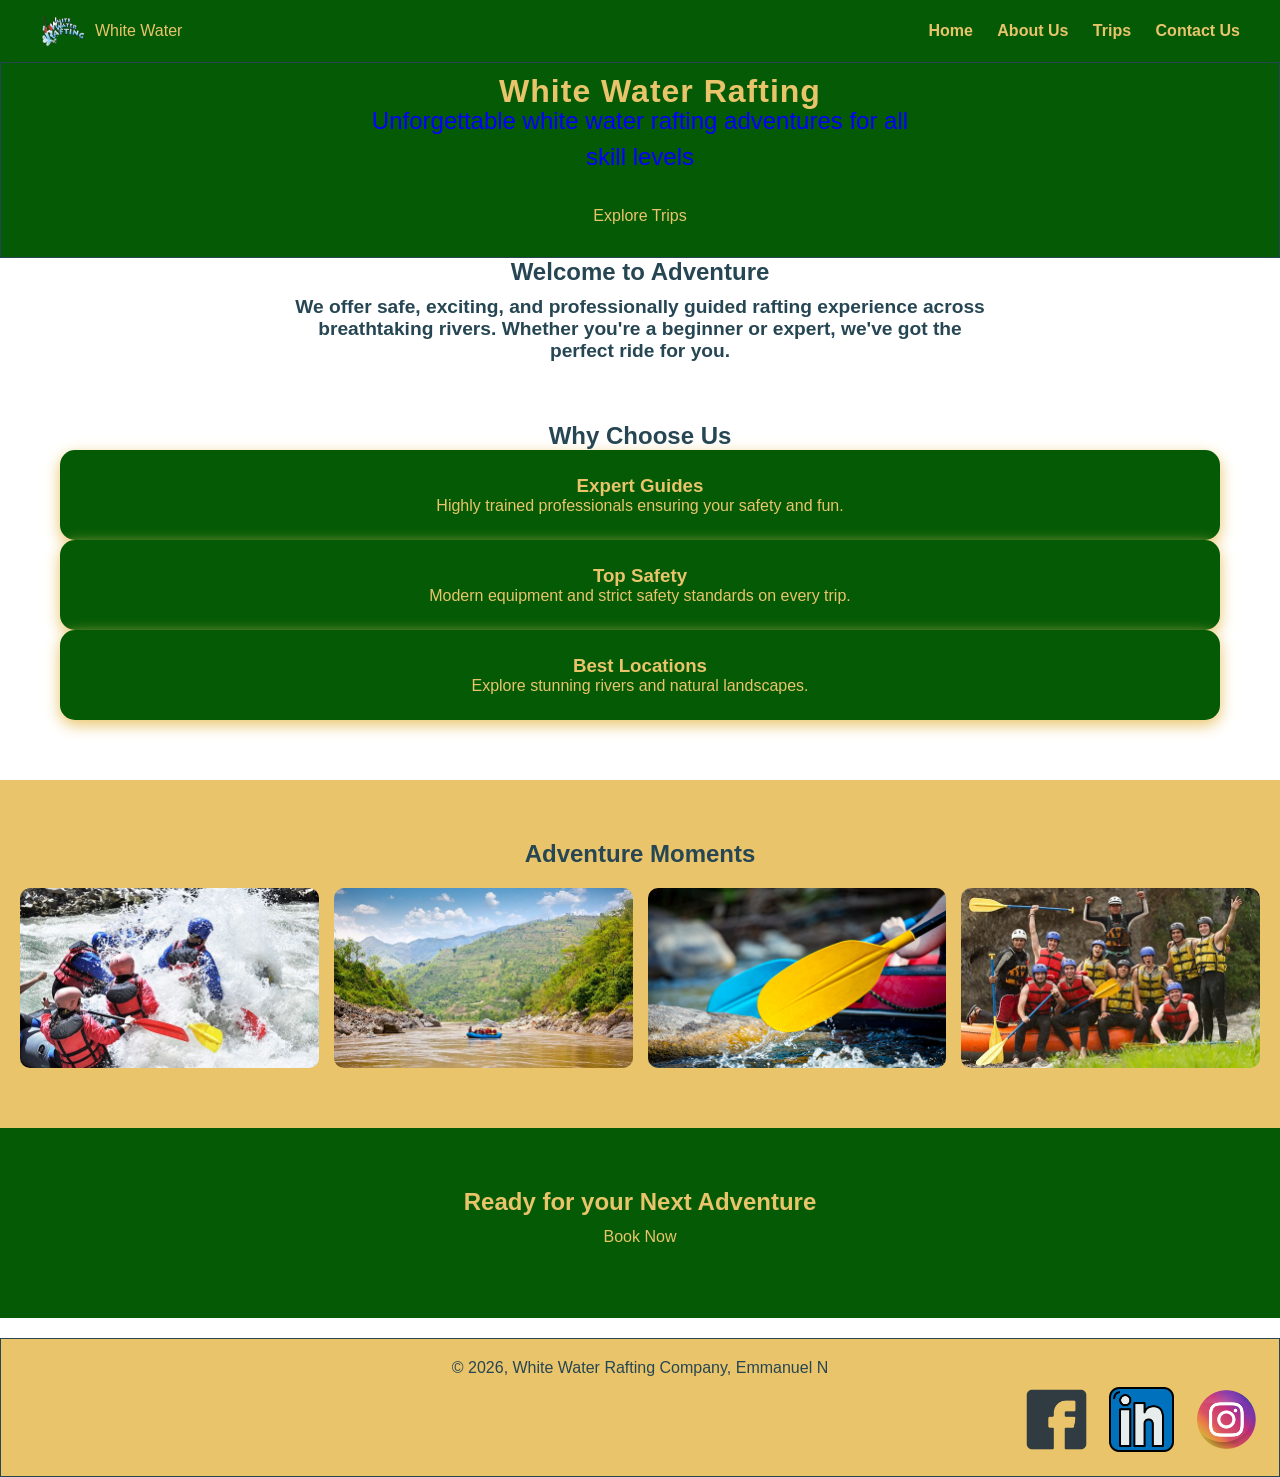
==== wwr/index.html @ b04185b6 "rafting website" ====
<!DOCTYPE html>
<html lang="en">

<head>
    <meta charset="UTF-8">
    <meta name="viewport" content="width=device-width, initial-scale=1.0">
    <title>White Water Rafting </title>
    <meta name="description"
      content="Experience thrilling white water rafting adventures with expert guides and safe equipment.">
    <meta name="author" content="Emmanuel Nwaokonko">
    <link rel="stylesheet" href="styles/rafting.css">
</head>

<body class="home">
    <header class="header">
        <div class="logo">
            <img src="images/rafting.png" alt="Rafting Logo">
            <span>White Water</span>
        </div>
        
        <nav class="nav">
            <a href="index.html">Home</a>
            <a href="about.html">About Us</a>
            <a href="trips.html">Trips</a>
            <a href="contact.html">Contact Us</a>
        </nav>
    </header>

    <main>
        <section class="hero">
            <div class="hero-content">
                <h1>White Water Rafting</h1>
                <p>Unforgettable white water rafting adventures for all skill levels</p>

                <a href="trips.html" class="btn">Explore Trips</a>
            </div>
        </section>

        <section class="intro">
            <h2>Welcome to Adventure</h2>
            <p>
                We offer safe, exciting, and professionally guided rafting experience across breathtaking rivers.
                Whether you're a beginner or expert, we've got the perfect ride for you.</p>
        </section>

        <section class="features">
            <h2>Why Choose Us</h2>

            <div class="feature-grid">

                <div class="card">
                    <h3>Expert Guides</h3>
                    <p>Highly trained professionals ensuring your safety and fun.</p>
                </div>

                <div class="card">
                    <h3>Top Safety</h3>
                    <p>Modern equipment and strict safety standards on every trip.</p>
                </div>

                <div class="card">
                    <h3>Best Locations</h3>
                    <p>Explore stunning rivers and natural landscapes.</p>
                </div>
                
            </div>
        </section>

        <section class="gallery">
            <h2>Adventure Moments</h2>

            <div class="gallery-grid">
                <img src="images/rafting1.jpg" alt="">
                <img src="images/rafting2.jpg" alt="">
                <img src="images/rafting3.jpg" alt="">
                <img src="images/rafting4.jpg" alt="">
            </div>
        </section>

        <section class="cta">
            <h2>Ready for your Next Adventure</h2>
            <a href="contact.html" class="btn">Book Now</a>
        </section>
    </main>
    <footer>
        <p>&copy; 2026, White Water Rafting Company, Emmanuel N</p>
        <nav class="socialmedia">
            <a href="https://facebook.com"><img src="images/facebook.png" alt="Facebook Icon"></a><a
              href="http://linkedin.com">
                <img src="images/linkein.png" alt="Linkedin Icon"></a><a
              href="http://instagram.com">
                <img src="images/instagram.png" alt="Instagram Icon"></a>

        </nav>
    </footer>
</body>

</html>
---- wwr/styles/rafting.css ----
:root {
    --primary-color: #055a05;
    --accent1-color: #264653;
    --accent2-color: #e9c46a;
    --heading-font: "Times New Roman", "Georgia", serif;
    --body-font: Arial, Helvetica, sans-serif;
}

* {
    margin: 0;
    padding: 0;
    box-sizing: border-box;
}

body {
    font-family: var(--body-font);
    color: var(--accent1-color);
}

.header-grid {
    display: grid;
    grid-template-columns: 150px 1fr;
    align-items: center;
    background-color: var(--primary-color);
    padding: 20px;
    color: #fff;
}

.header-grid img {
    width: 65px;
}

.header-grid nav {
    display: flex;
    justify-content: center;
    gap: 10px
}

.header-grid nav a {
    text-decoration: none;
    padding: 10px 20px;
    border: 1px solid #264653;
    background-color: transparent;
    color: var(--accent2-color);
    font-family: var(--heading-font);
}

.hero {
    position: relative;
    text-align: center;
    border: 1px solid #264653;
    color: #e9c46a;
    display: flex;
    justify-content: center;

}

.hero img {
    width: 100%;
    height: auto;
    display: block;
}

.hero h1 {
    text-align: center;
    margin-bottom: 20px;
    position: absolute;
    top: 10px;
    width: 100%;
}

.hero article {
    align-items: center;
    justify-content: space-between;
    border: 1px solid #055a05;
    padding: 15px;
    background-color: #264653;
    position: absolute;
    bottom: 60px;
    left: 10px;
    width: 98.5%;
    color: var(--accent2-color);
}

.hero article img {
    width: 80px;
    float: right;
    margin-left: 10px;
}

.history {
    border: 1px solid #264653;
    padding: 20px;
    margin-top: 20px;
    display: grid;
    grid-template-columns: 2fr 1fr 2fr;
    gap: 20px;
    text-align: center;
}

.history h2 {
    grid-column: 1 / -1;
    text-align: center;
    margin-bottom: 10px;
    display: inline-block;
    background-color: #264653;
    color: #fff;
    padding: 10px;
    border: 1px solid #264653;
}

.history-img {
    width: 100%;
}

.adventures {
    border: 1px solid #264653;
    padding: 20px;
    margin-top: 20px;
    text-align: center;

    display: grid;
    grid-template-columns: repeat(5, 1fr);
    gap: 20px;
}

.adventures h2 {
    margin-bottom: 20px;
    text-align: center;
    grid-column: 1 / -1;
    border: 1px solid #264653;
    background-color: #264653;
    color: #fff;
    padding: 10px;
}

.adventures img {
    width: 100%;
    height: 80px;
}

figcaption {
    font-size: 0.8rem;
    margin-top: 5px;
}

footer {
    margin-top: 20px;
    padding: 20px;
    text-align: center;
    border: 1px solid #264653;
    background: #e9c46a;
    color: #264653;
}

.socialmedia {
    margin-top: 10px;
    display: flex;
    justify-content: flex-end;
    gap: 20px;
}

.socialmedia img {
    width: 65px;
    height: 65px;
}

.contact-info {
    text-align: center;
    padding: 20px;
}

.contact-info h1 {
    font-size: 28px;
    margin-bottom: 10px;
}

.contact-grid {
    display: grid;
    grid-template-columns: 1fr 1fr;
    gap: 20px;
    padding: 20px;
    border: 1px solid #264653;
}

.map iframe {
    width: 100%;
    height: 500px;
    border: 0;
}

.contact-form {
    display: flex;
    flex-direction: column;
    gap: 10px;
}

.form-row {
    display: grid;
    grid-template-columns: 150px 1fr;
    align-items: start;
    margin-bottom: 15px;
}

.form-row label {
    font-weight: bold;
}

.contact-form input,
.contact-form textarea {
    padding: 8px;
    border: 1px solid #264653;
    width: 100%;
}

.contact-form textarea {
    height: 100px;
}

.radio-group {
    display: flex;
    gap: 8px;
    flex-direction: column;
}

.radio-group label {
    display: flex;
    flex-direction: column;
    gap: 8px;
    align-items: center;
}

.contact-form button {
    padding: 10px;
    border: 1px solid #264653;
    background-color: #e9c46a;
    cursor: pointer;
    margin-top: 10px;
    margin-left: 150px;
}

.checkbox-row {
    margin-left: 50px;
}

.checkbox-row label {
    display: flex;
    align-items: center;
    gap: 8px;
}

.employees {
    margin-top: 20px;
    padding: 20px;
    border: 1px solid #264653;
    text-align: center;

    display: grid;
    grid-template-columns: repeat(3, 1fr);
    gap: 20px;
}

.employees h2 {
    margin-bottom: 20px;

    grid-column: 1 / -1;
    text-align: center;
}

.employees img {
    width: 100px;
    height: 100px;
}

.employees figcaption {
    margin-top: 5px;
    text-align: center;
}

.visually-hidden {
    position: absolute;
    left: -9999px;
}
.header {
    display: flex;
    justify-content: space-between;
    align-items: center;
    padding: 15px 40px;
    background-color: var(--primary-color);
    position: sticky;
    top: 0;
    box-shadow: 0 2px 10px;
    color: #e9c46a;
}

.logo {
    display: flex;
    align-items: center;
    gap: 10px;
}

.logo img{
    width: 45px;
}

.nav a {
    margin-left: 20px;
    text-decoration: none;
    color: var(--accent2-color);
    font-weight: bold;
}

.nav a:hover {
    color: var(--accent1-color);
}

.hero p {
    margin-top: 20px;
}

.btn {
    background: #055a05;
    color: #e9c46a;
    padding: 12px 25px;
    text-decoration: none;
    border-radius: 30px;
    display: inline-block;
    transition: 0.3s;
}

.btn:hover {
    background: #055a05;
}

.intro {
    max-width: 60px 20px;
    text-align: center;
    background: none;
}
.intro p {
    max-width: 700px;
    margin: auto;
    margin-top: 10px;
    font-weight: bold;
    font-size: larger;
}
.features {
    padding: 60px;
    text-align: center;
}
.features-grid {
    display: grid;
    grid-template-columns: repeat(auto-fit, minmax(250px, 1fr));
    gap: 20px;
    margin-top: 30px;
}
.card {
    background: #055a05;
    padding: 25px;
    border-radius: 15px;
    box-shadow: 0 5px 15px;
    color: #e9c46a;
}

.card:hover {
    transform: translateY(-5px)
}

.gallery {
    padding: 60px 20px;
    background: #e9c46a;
    text-align: center;
}

.gallery-grid {
    display: grid;
    grid-template-columns: repeat(auto-fit, minmax(200px, 1fr));
    gap: 15px;
    margin-top: 20px;
}

.gallery-grid img {
    width: 100%;
    border-radius: 10px;
    height: 180px;
    object-fit: cover;
}

.cta {
    padding: 60px 20px;
    text-align: center;
    background: #055a05;
    color: #e9c46a;
}
.home.hero {
    height: 90vh;
    background: url("../images/hero.jpg") center/cover no-repeat;
    display: flex;
    align-items: center;
    justify-content: center;
    text-align: center;
    color: #e9c46a;
    position: relative;
}

.home .hero::before {
    content: "";
    position: absolute;
    inset: 0;
    background: #055a05;
}

.hero-content {
    position: relative;
    max-width: 600px;
    padding: 20px;
}
.hero-content h1 {
    font-size: 2rem;
    margin-bottom: 15px;
    font-weight: bold;
    letter-spacing: 1px;
}

.hero-content p {
    margin-bottom: 20px;
    font-size: 1.5rem;
    line-height: 1.5;
    text-align: center;
    color: blue;
}
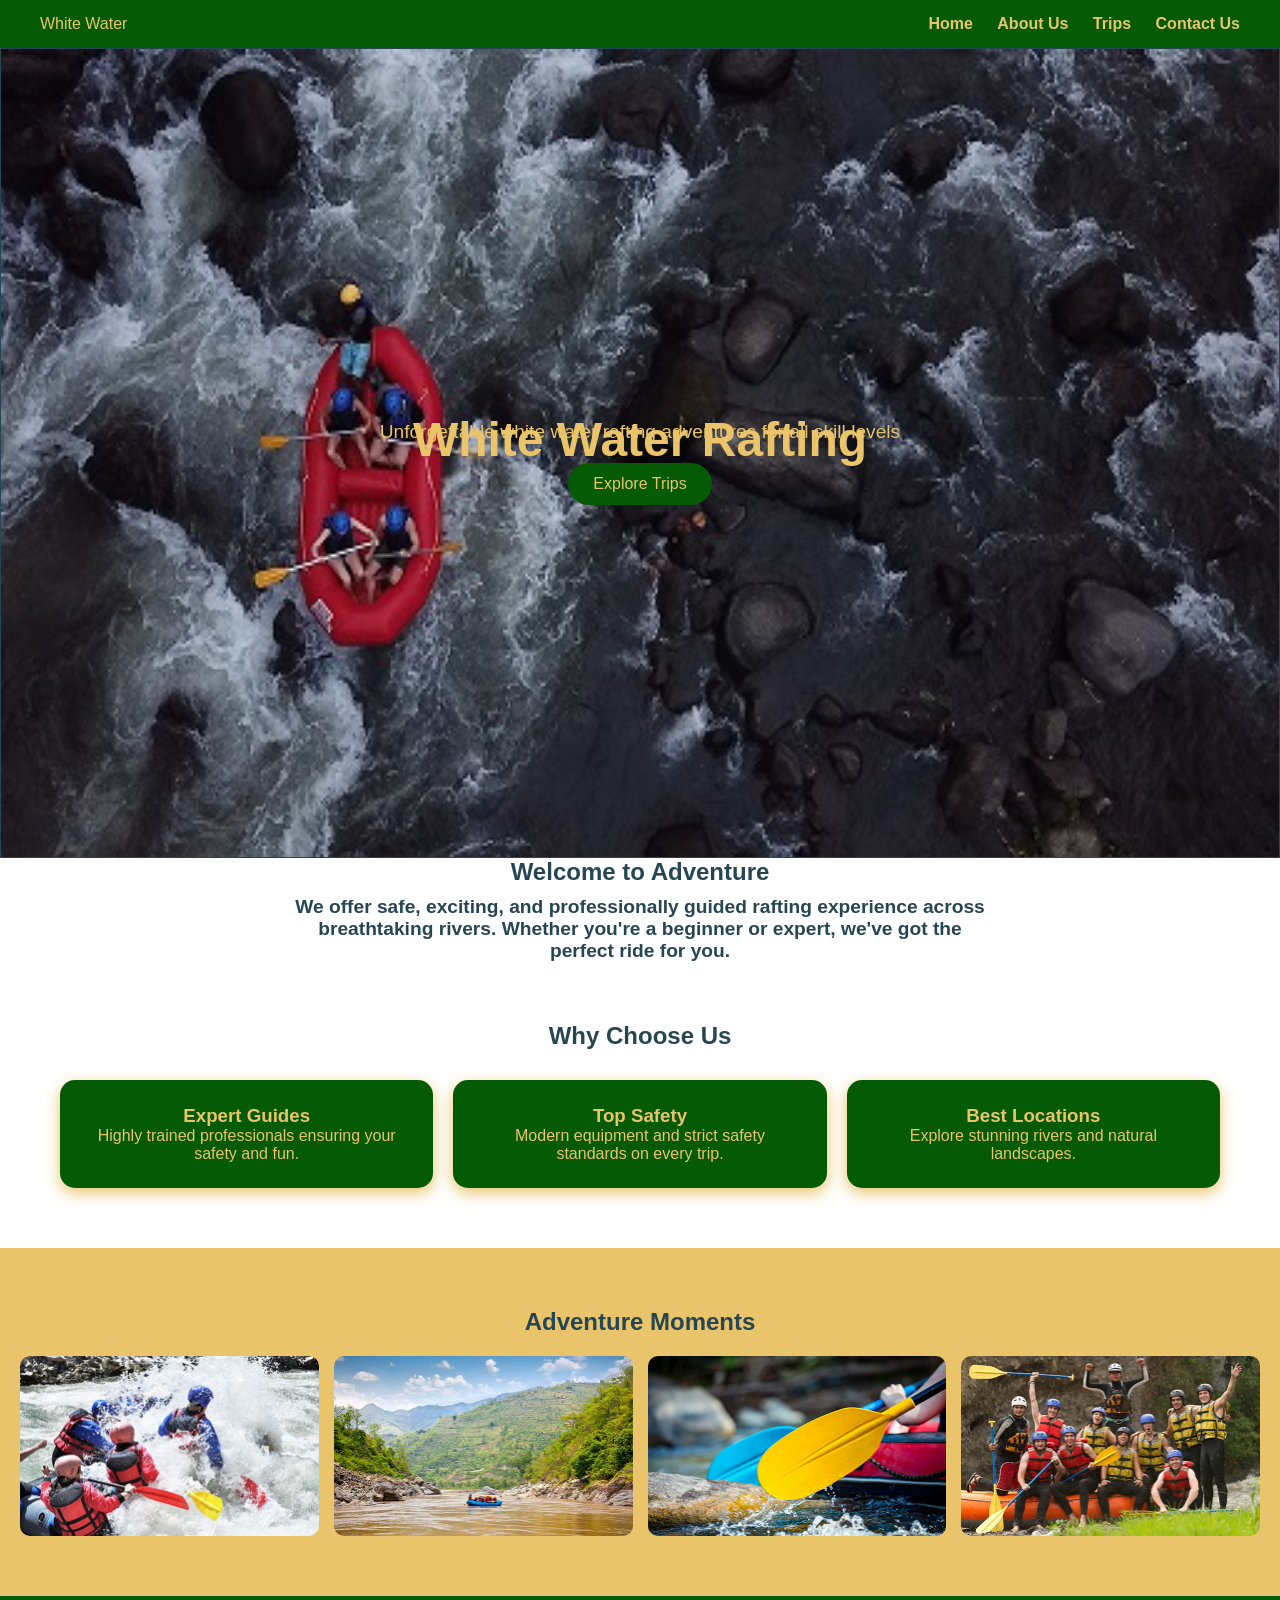
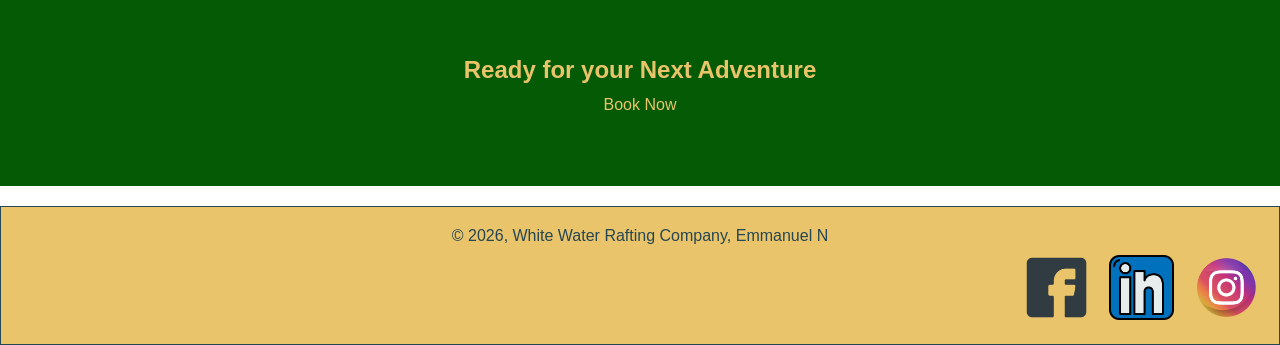
==== commit 2499ce0a: "Rafting website" ====
--- a/wwr/index.html
+++ b/wwr/index.html
@@ -14,7 +14,6 @@
 <body class="home">
     <header class="header">
         <div class="logo">
-            <img src="images/rafting.png" alt="Rafting Logo">
             <span>White Water</span>
         </div>
         
@@ -28,6 +27,7 @@
 
     <main>
         <section class="hero">
+            <img src="images/hero.jpg" alt="White Water Rafting">
             <div class="hero-content">
                 <h1>White Water Rafting</h1>
                 <p>Unforgettable white water rafting adventures for all skill levels</p>
@@ -43,7 +43,7 @@
                 Whether you're a beginner or expert, we've got the perfect ride for you.</p>
         </section>
 
-        <section class="features">
+        <section class="feature">
             <h2>Why Choose Us</h2>
 
             <div class="feature-grid">
--- a/wwr/styles/rafting.css
+++ b/wwr/styles/rafting.css
@@ -329,7 +329,7 @@
 }
 
 .btn:hover {
-    background: #055a05;
+    background: #264653;
 }
 
 .intro {
@@ -344,11 +344,11 @@
     font-weight: bold;
     font-size: larger;
 }
-.features {
+.feature {
     padding: 60px;
     text-align: center;
 }
-.features-grid {
+.feature-grid {
     display: grid;
     grid-template-columns: repeat(auto-fit, minmax(250px, 1fr));
     gap: 20px;
@@ -392,42 +392,45 @@
     background: #055a05;
     color: #e9c46a;
 }
-.home.hero {
+.home .hero {
     height: 90vh;
-    background: url("../images/hero.jpg") center/cover no-repeat;
-    display: flex;
-    align-items: center;
-    justify-content: center;
-    text-align: center;
-    color: #e9c46a;
+    width: 100%;
     position: relative;
+    overflow: hidden;
+    background: url(images.hero.jpg) center/cover no-repeat;
 }
 
 .home .hero::before {
     content: "";
     position: absolute;
     inset: 0;
-    background: #055a05;
+    background: transparent;
+    top: 0;
+    left: 0;
+    width: 100%;
+    height: 100%;
 }
 
 .hero-content {
-    position: relative;
-    max-width: 600px;
-    padding: 20px;
+    position: absolute;
+    top: 50%;
+    left: 50%;
+    transform: translate(-50%, -50%);
+    color: #e9c46a;
+    text-align: center;
+    z-index: 2;
+    width: 90%;
+    max-width: 700px;
 }
 .hero-content h1 {
-    font-size: 2rem;
+    font-size: 3rem;
     margin-bottom: 15px;
-    font-weight: bold;
-    letter-spacing: 1px;
+    line-height: 1.2;
 }
 
 .hero-content p {
     margin-bottom: 20px;
-    font-size: 1.5rem;
-    line-height: 1.5;
-    text-align: center;
-    color: blue;
-}
-
-
+    font-size: 1.2rem;
+}
+
+
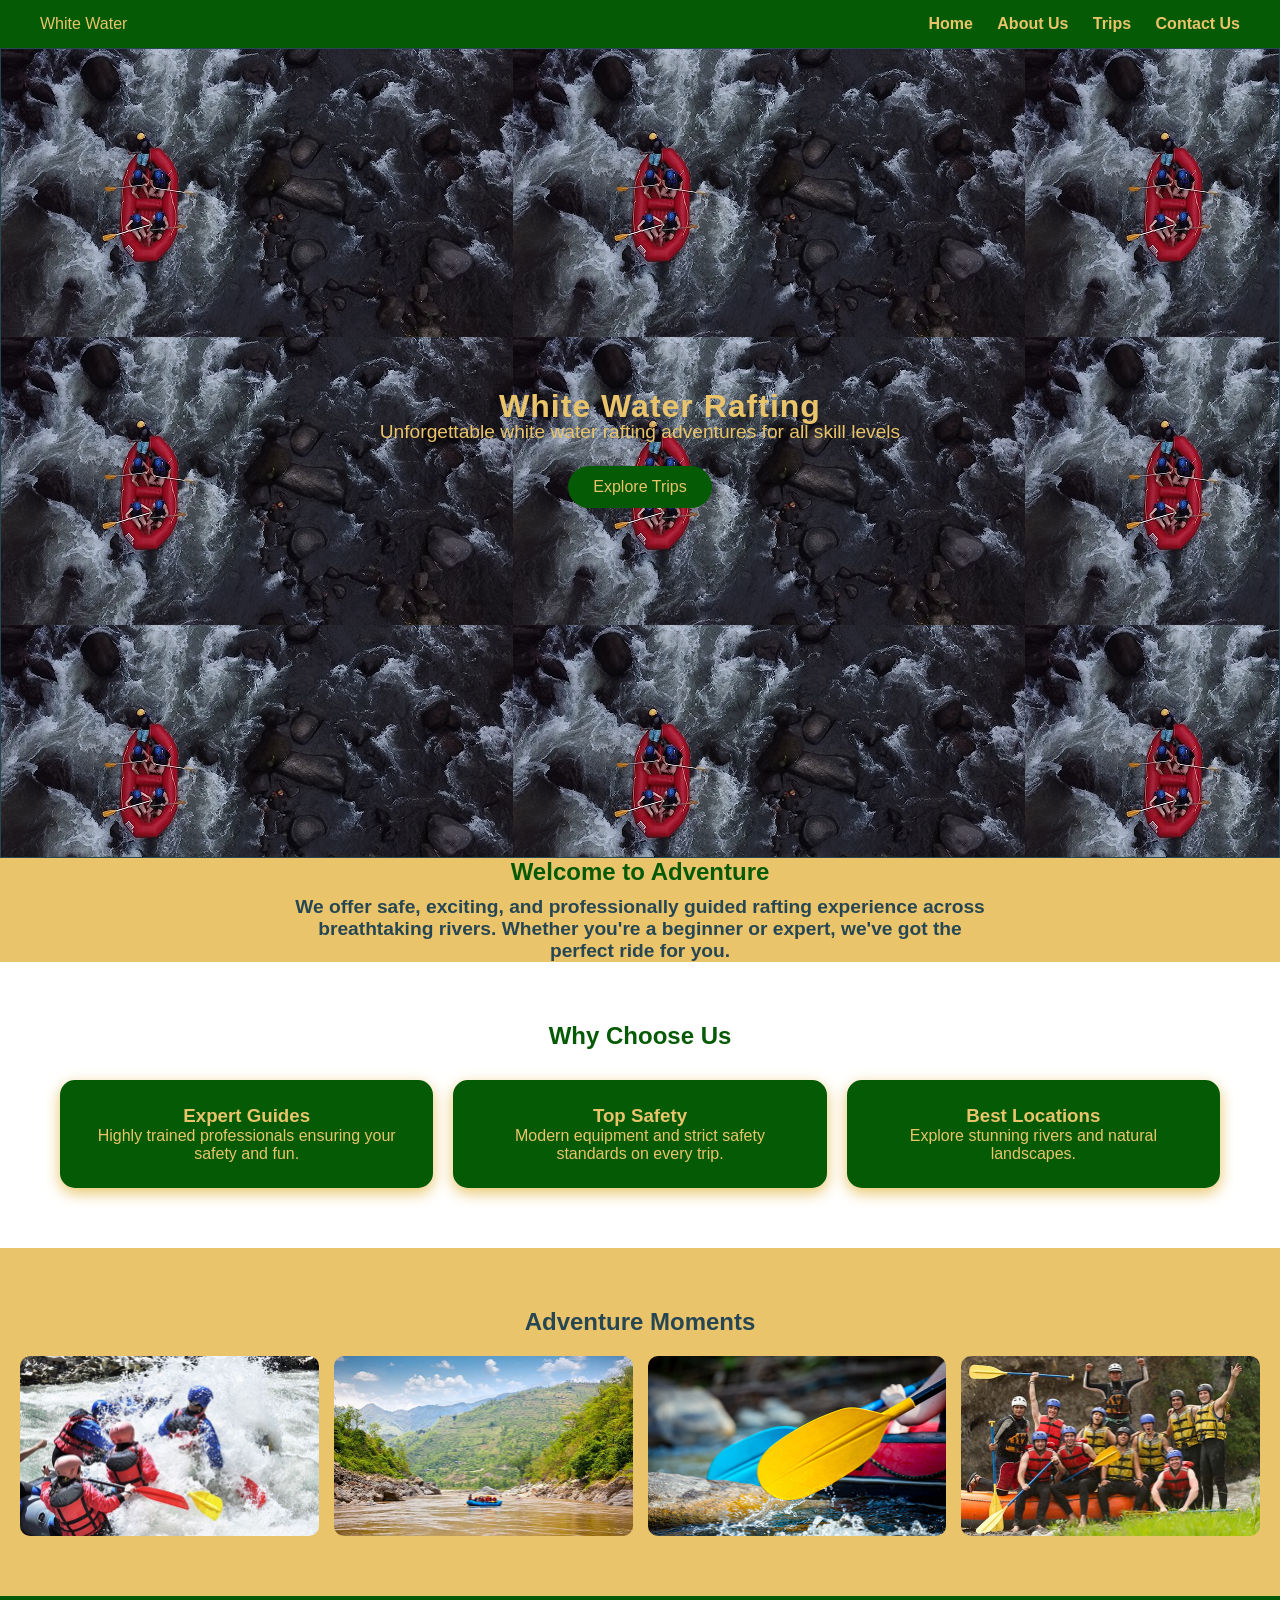
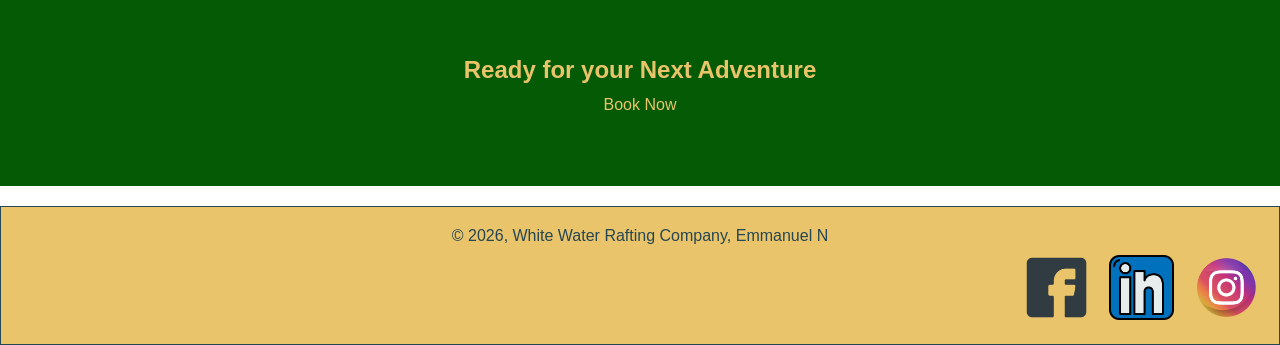
==== commit 0b9cb26e: "Rafting website" ====
--- a/wwr/index.html
+++ b/wwr/index.html
@@ -27,7 +27,6 @@
 
     <main>
         <section class="hero">
-            <img src="images/hero.jpg" alt="White Water Rafting">
             <div class="hero-content">
                 <h1>White Water Rafting</h1>
                 <p>Unforgettable white water rafting adventures for all skill levels</p>
@@ -43,7 +42,7 @@
                 Whether you're a beginner or expert, we've got the perfect ride for you.</p>
         </section>
 
-        <section class="feature">
+        <section class="features">
             <h2>Why Choose Us</h2>
 
             <div class="feature-grid">
--- a/wwr/styles/rafting.css
+++ b/wwr/styles/rafting.css
@@ -329,13 +329,14 @@
 }
 
 .btn:hover {
-    background: #264653;
+    background: var(--primary-color);
 }
 
 .intro {
     max-width: 60px 20px;
     text-align: center;
-    background: none;
+    background: #e9c46a;
+    color: #055a05;
 }
 .intro p {
     max-width: 700px;
@@ -343,10 +344,12 @@
     margin-top: 10px;
     font-weight: bold;
     font-size: larger;
-}
-.feature {
+    color: #264653;
+}
+.features {
     padding: 60px;
     text-align: center;
+    color: #055a05;
 }
 .feature-grid {
     display: grid;
@@ -394,10 +397,13 @@
 }
 .home .hero {
     height: 90vh;
-    width: 100%;
+    display: flex;
     position: relative;
-    overflow: hidden;
-    background: url(images.hero.jpg) center/cover no-repeat;
+    justify-content: center;
+    text-align: center;
+    color: #e9c46a;
+    align-items: center;
+    background: url("../images/hero.jpg");
 }
 
 .home .hero::before {
@@ -405,32 +411,26 @@
     position: absolute;
     inset: 0;
     background: transparent;
-    top: 0;
-    left: 0;
-    width: 100%;
-    height: 100%;
 }
 
 .hero-content {
-    position: absolute;
-    top: 50%;
-    left: 50%;
-    transform: translate(-50%, -50%);
-    color: #e9c46a;
-    text-align: center;
-    z-index: 2;
-    width: 90%;
-    max-width: 700px;
+    position: relative;
+    max-width: 600px;
+    padding: 20px;
 }
 .hero-content h1 {
-    font-size: 3rem;
+    font-size: 2rem;
     margin-bottom: 15px;
-    line-height: 1.2;
+    font-weight: bold;
+    letter-spacing: 1px;
 }
 
 .hero-content p {
     margin-bottom: 20px;
     font-size: 1.2rem;
-}
-
-
+    line-height: 1.5;
+    text-align: center;
+    color: #e9c46a;
+}
+
+
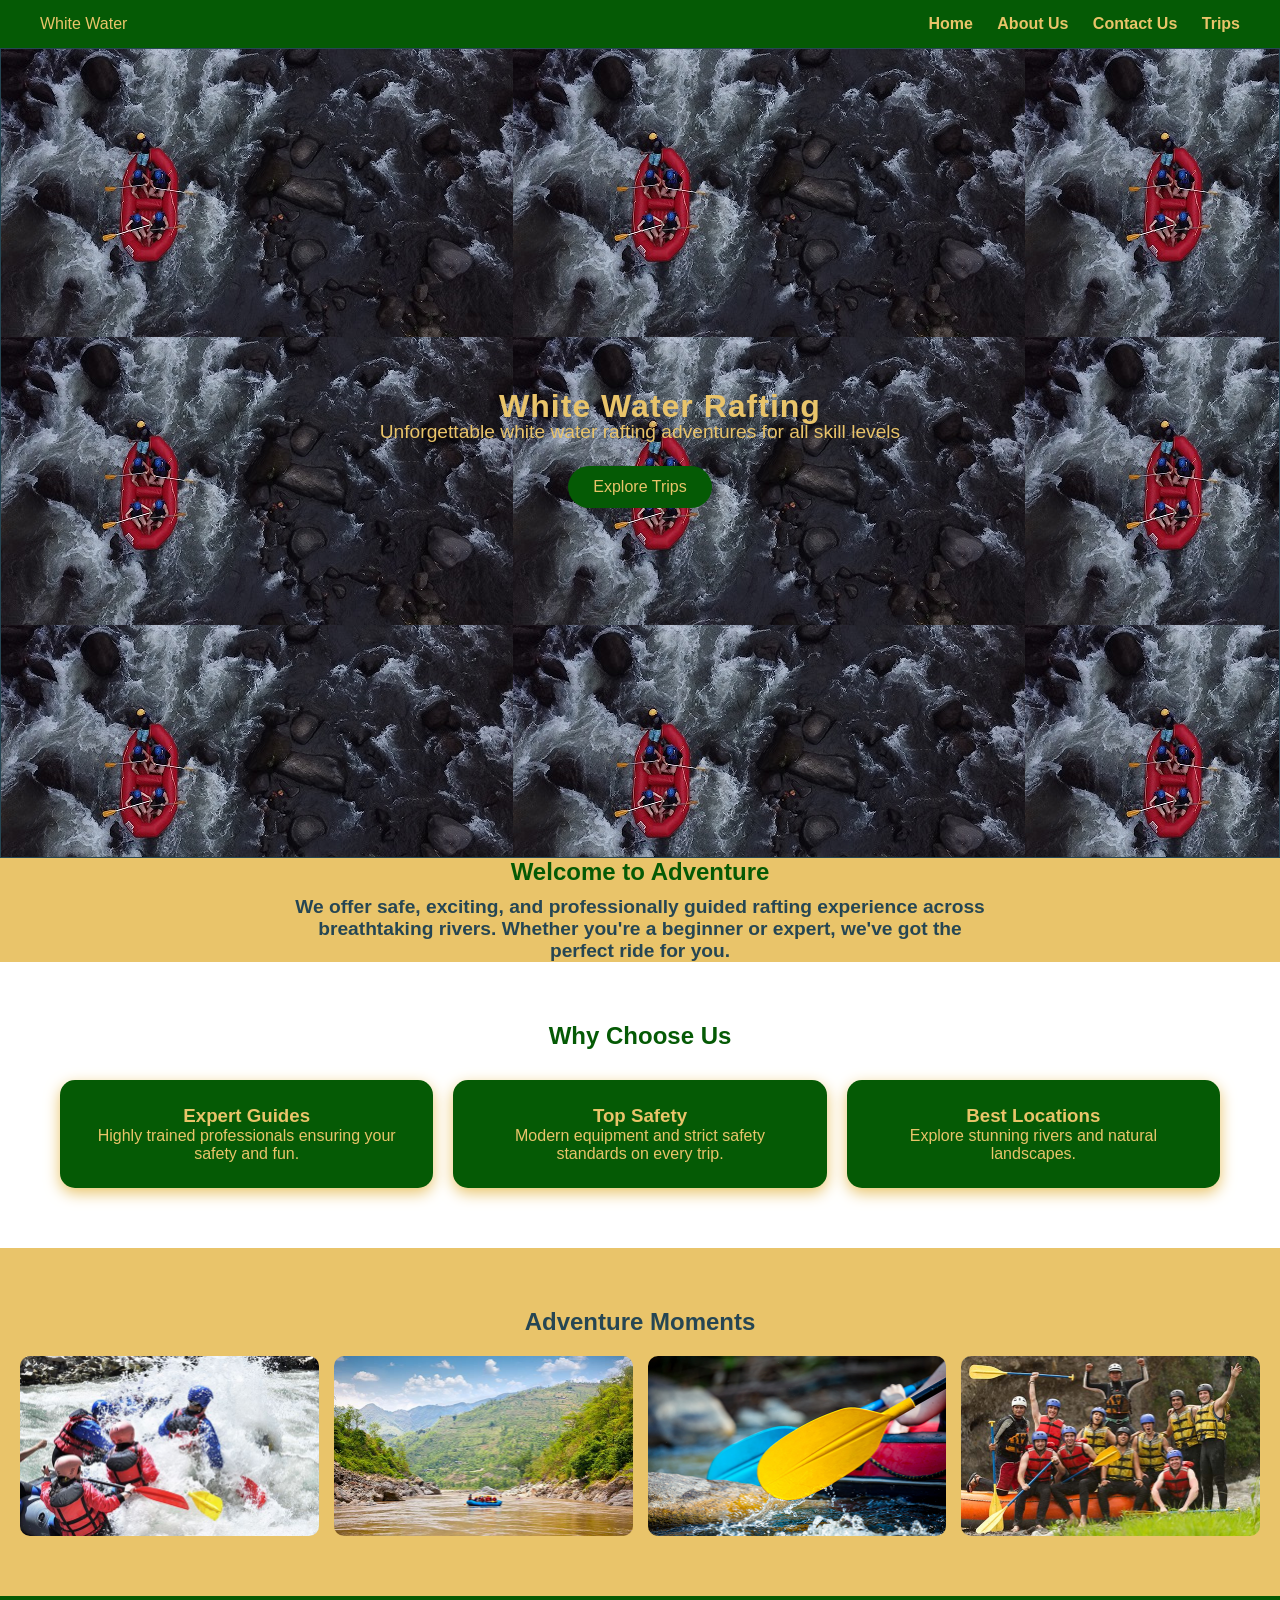
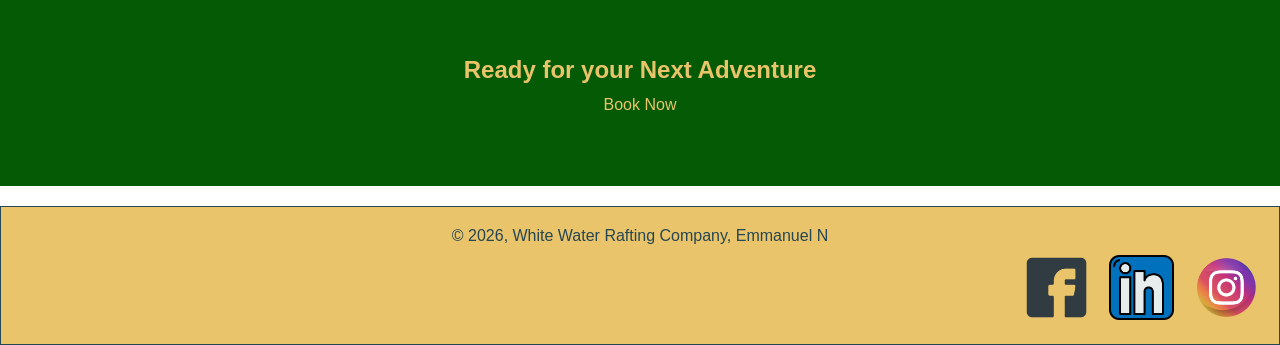
==== commit de164ca2: "Rafting website" ====
--- a/wwr/index.html
+++ b/wwr/index.html
@@ -20,8 +20,8 @@
         <nav class="nav">
             <a href="index.html">Home</a>
             <a href="about.html">About Us</a>
-            <a href="trips.html">Trips</a>
-            <a href="contact.html">Contact Us</a>
+            <a href="trips.html">Contact Us</a>
+            <a href="contact.html">Trips</a>
         </nav>
     </header>
 
--- a/wwr/styles/rafting.css
+++ b/wwr/styles/rafting.css
@@ -196,13 +196,16 @@
 }
 
 .form-row {
-    display: grid;
-    grid-template-columns: 150px 1fr;
-    align-items: start;
+    display: flex;
+    flex-direction: column;
     margin-bottom: 15px;
 }
 
 .form-row label {
+    font-weight: bold;
+    margin-top: 5px;
+}
+form label[for="phone"] {
     font-weight: bold;
 }
 
@@ -211,7 +214,9 @@
     padding: 8px;
     border: 1px solid #264653;
     width: 100%;
-}
+    font-size: 1rem;
+}
+
 
 .contact-form textarea {
     height: 100px;
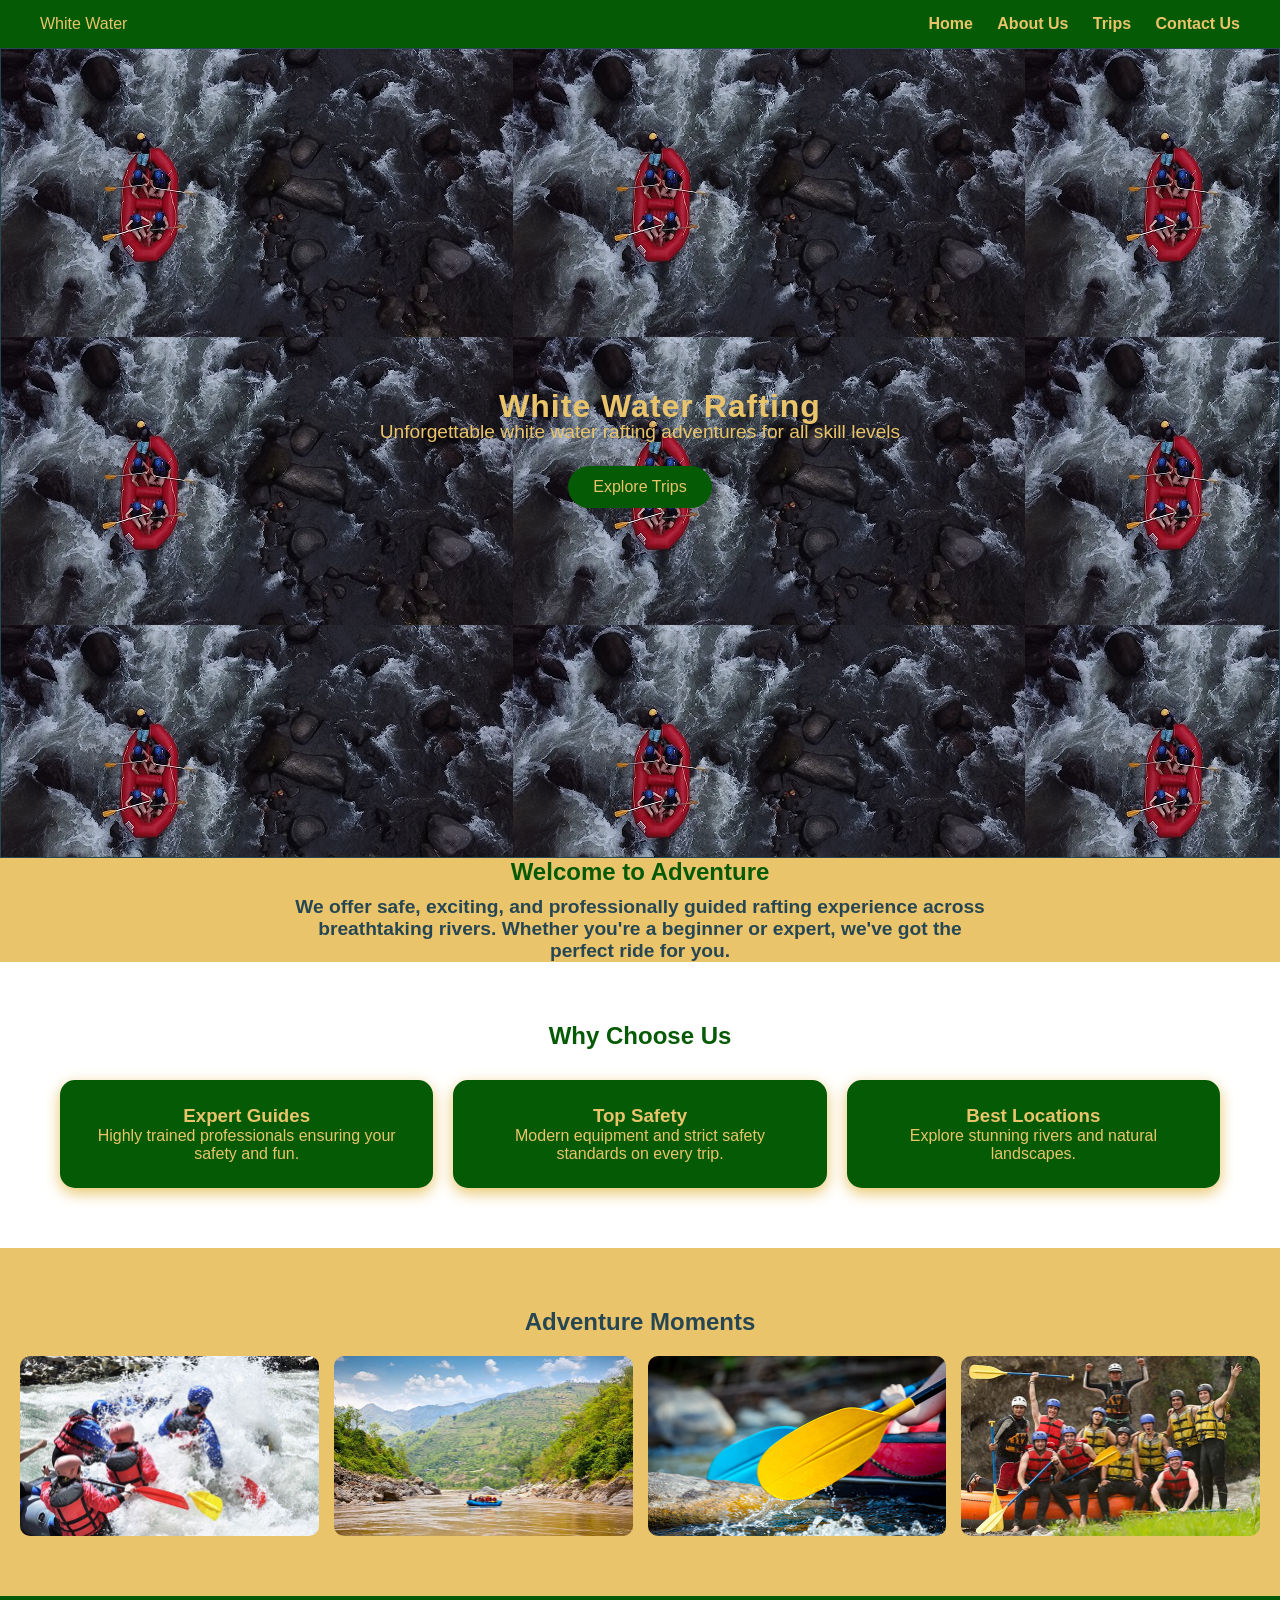
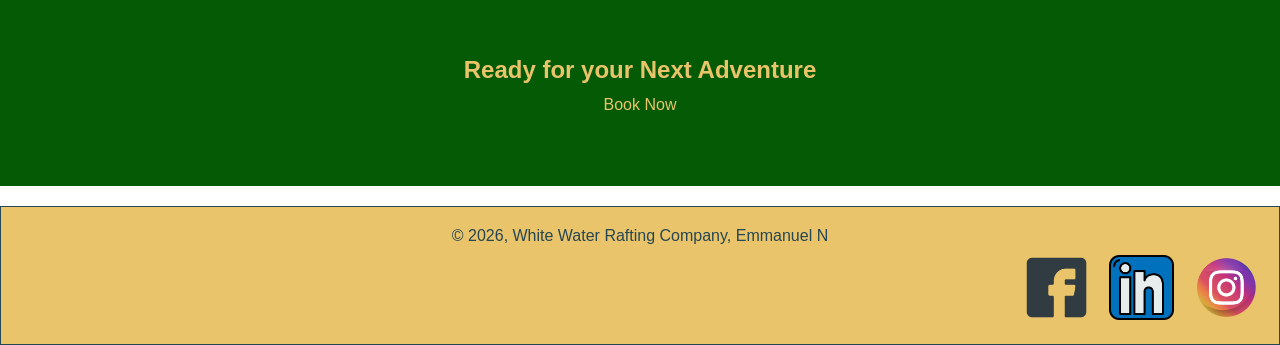
==== commit 51539c0e: "Rafting Website" ====
--- a/wwr/index.html
+++ b/wwr/index.html
@@ -20,8 +20,8 @@
         <nav class="nav">
             <a href="index.html">Home</a>
             <a href="about.html">About Us</a>
-            <a href="trips.html">Contact Us</a>
-            <a href="contact.html">Trips</a>
+            <a href="trips.html">Trips</a>
+            <a href="contact.html">Contact Us</a>
         </nav>
     </header>
 
--- a/wwr/styles/rafting.css
+++ b/wwr/styles/rafting.css
@@ -437,5 +437,109 @@
     text-align: center;
     color: #e9c46a;
 }
-
-
+.trips-hero {
+    position: relative;
+    text-align: center;
+    color: #e9c46a;
+}
+
+.trips-hero img {
+    width: 100%;
+    height: 300px;
+    object-fit: cover;
+    filter: brightness(60%);
+}
+
+.trips-hero-text h1 {
+    font-size: 2.5rem;
+    margin-bottom: 10px;
+    text-align: center;
+    color: #e9c46a;
+}
+
+.trips-hero-text p {
+    font-size: 1.2rem;
+    max-width: 600px;
+    margin: 0 auto;
+    color: #055a05;
+    text-align: center;
+}
+
+.trips-container {
+    display: grid;
+    grid-template-columns: repeat(auto-fit, minmax(250px, 1fr));
+    gap: 20px;
+    padding: 40px;
+}
+
+.trip-card {
+    background: #264653;
+    border-radius: 10px;
+    overflow: hidden;
+    box-shadow: 0 0 10px;
+    text-align: center;
+    padding: 20px;
+    color: #e9c46a;
+}
+
+.trip-card img {
+    width: 100%;
+    height: 180px;
+    object-fit: cover;
+}
+
+.trip-card h2 {
+    margin: 10px 0;
+}
+
+.price {
+    font-weight: bold;
+    color: #055a05;
+}
+.trips-container .btn{
+    display: inline-block;
+    padding: 10px 15px;
+    margin-top: 10px;
+    background-color: #055a05;
+    color: #e9c46a;
+    text-decoration: none;
+    border-radius: 5px;
+}
+
+.trips-container .btn:hover {
+    background: #055a05;
+}
+
+.trip-table-section {
+    padding: 40px;
+    text-align: center;
+}
+
+.trip-table {
+    width: 100%;
+    border-collapse: collapse;
+    margin-top: 20px;
+}
+
+.trip-table thead {
+    background: #055a05;
+    color: #e9c46a;
+}
+
+.trip-table th {
+    padding: 12px;
+    text-transform: uppercase;
+    text-align: center;
+    letter-spacing: 1px;
+}
+
+.trip-table td {
+    padding: 10px;
+    border-bottom: 1px solid #264653;
+}
+
+.trip-table tbody tr:hover {
+    background: #e9c46a;
+}
+
+
